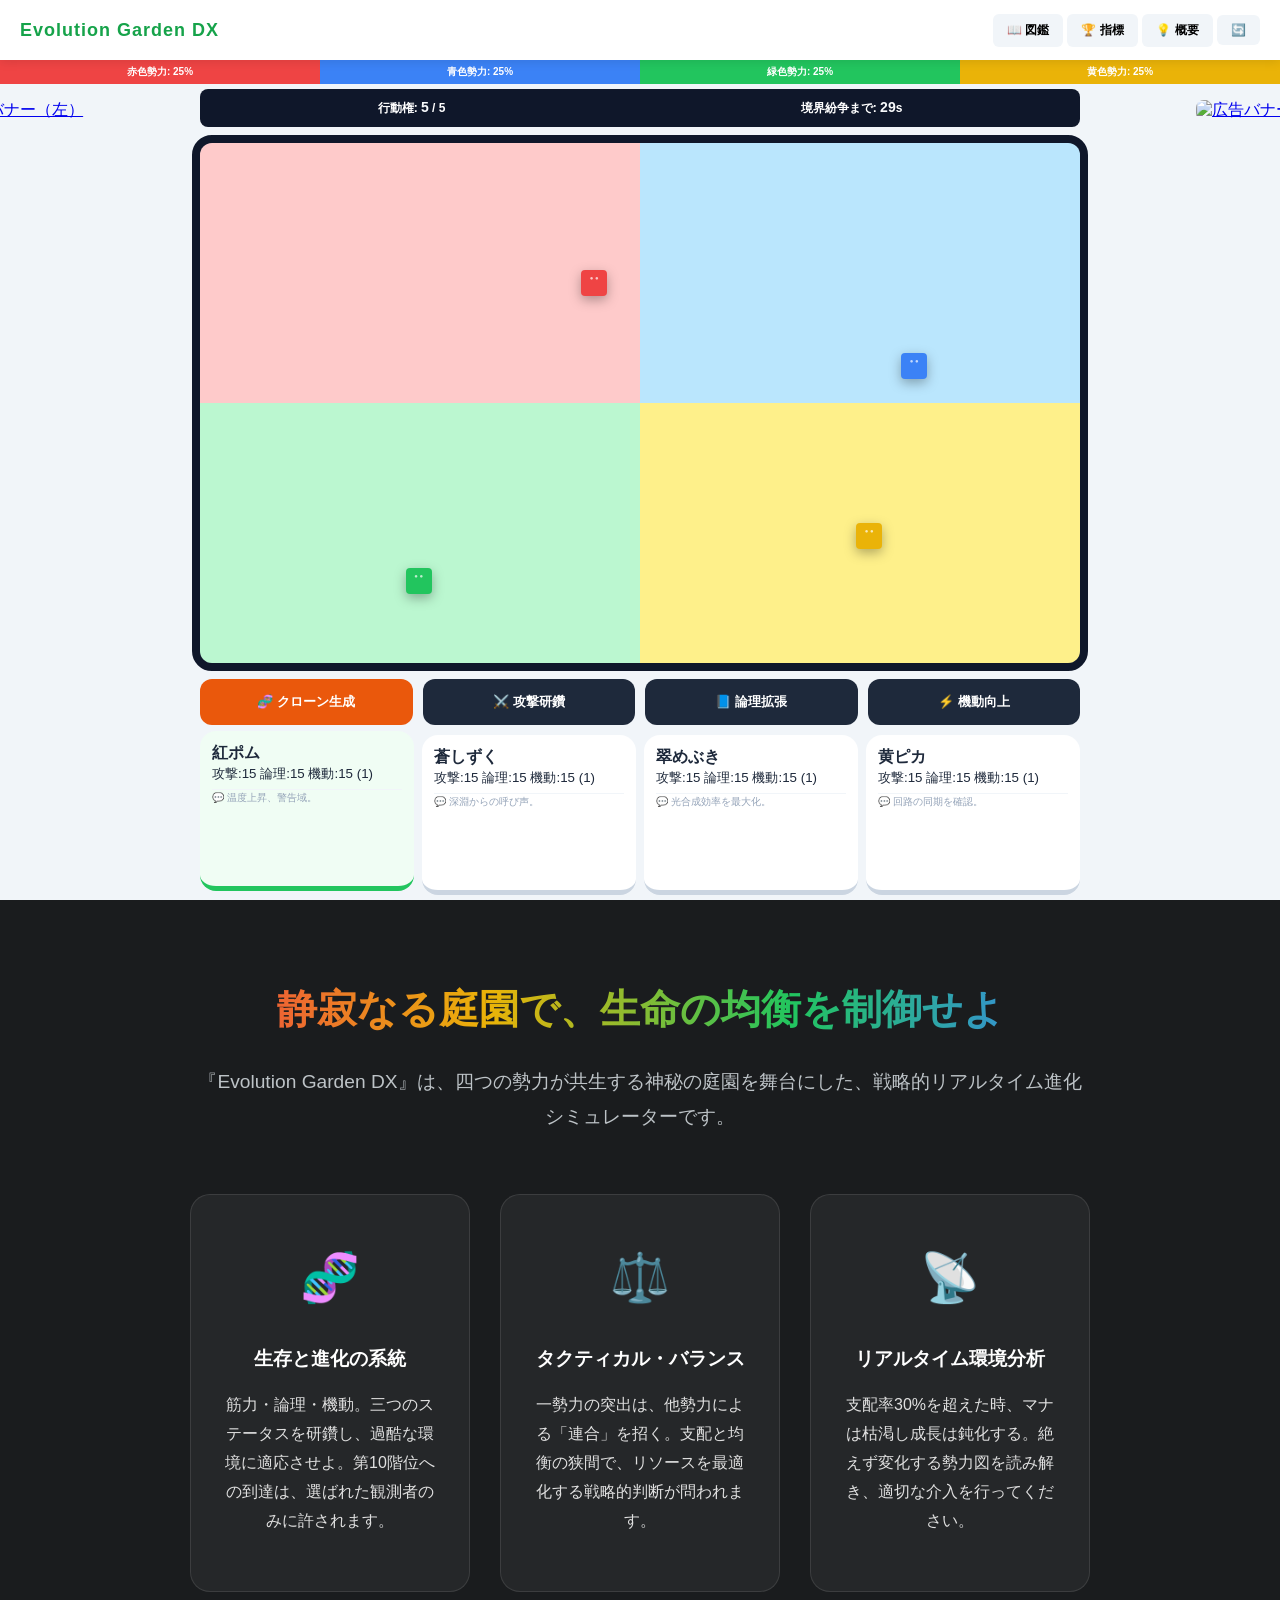
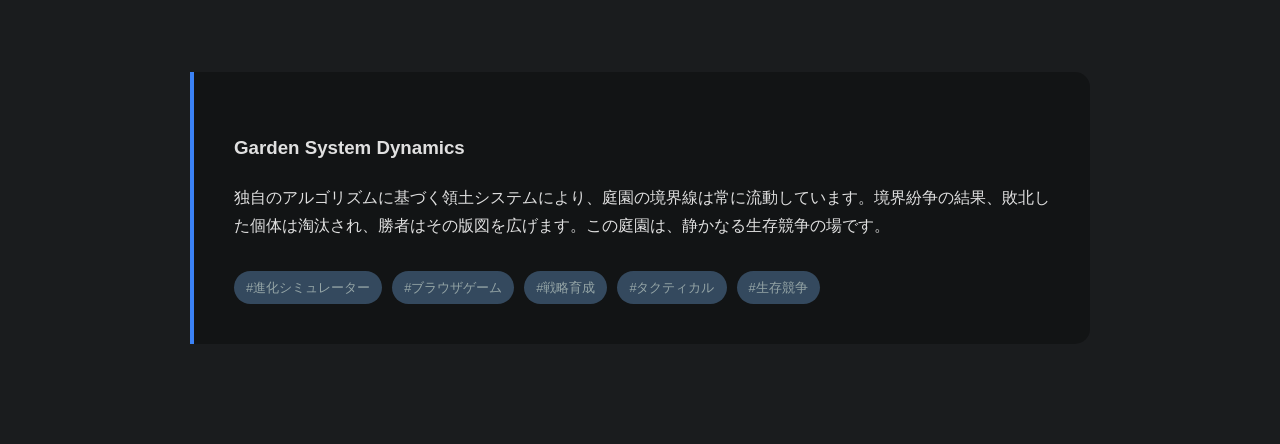
==== index.html @ 0a8a5a17 "100-500" ====
<!DOCTYPE html>
<html lang="ja">
<head>
    <meta charset="UTF-8">
    <meta name="viewport" content="width=device-width, initial-scale=1.0, maximum-scale=1.0, user-scalable=no">
    
    <title>増殖の庭 Evolution Garden DX | 戦略的生物進化シミュレーション</title>
    <meta name="description" content="四つの血統が支配権を争う、戦略的生物進化シミュレーター。筋力・演算・機動を研鑽し、過酷な生存競争を勝ち抜き、第10階位の進化を目指せ。">
    <meta name="keywords" content="増殖の庭,進化シミュレーション,戦略ゲーム,ブラウザゲーム,PWA,放置ゲーム,生物育成">
    <link rel="manifest" href="manifest.json">
    <meta name="theme-color" content="#2dd4bf">

    <link rel="icon" href="favicon.png" type="image/png">
    <meta property="og:title" content="増殖の庭 Evolution Garden DX | 戦略的生物進化シミュレーション">
    <meta property="og:description" content="四つの血統が支配権を争う、戦略的生物進化シミュレーター。筋力・演算・機動を研鑽し、過酷な生存競争を勝ち抜き、第10階位の進化を目指せ。">
    <meta property="og:image" content="https://calro999.github.io/monster-garden/ogp.jpg">
    <meta property="og:type" content="website">
    <meta name="twitter:card" content="summary_large_image">

     <script type="application/ld+json">
    {
      "@context": "https://schema.org",
      "@type": "SoftwareApplication",
      "name": "増殖の庭 Evolution Garden DX",
      "operatingSystem": "Web Browser",
      "applicationCategory": "GameApplication",
      "offers": { "@type": "Offer", "price": "0", "priceCurrency": "JPY" }
    }
    </script>

    <link rel="stylesheet" href="style.css">
    <link rel="stylesheet" href="info.css">
    <script src="ads-config.js"></script>

    <style>
        /* 根幹設定 */
        html, body {
            height: auto !important;
            overflow-y: auto !important;
            overflow-x: hidden !important;
            display: block !important;
            margin: 0; padding: 0;
            background-color: #1a1c1e;
        }

        /* バナー配置の修正（高さを250pxに引き上げ） */
        .side-ad {
            position: fixed;
            top: 100px; /* 前回の300pxから引き上げ */
            height: 500px;        /* ★2. 高さ：ここを指定すると「長すぎる」のを防げます */
            display: none;
            z-index: 9999;
            overflow: hidden;     /* はみ出し防止 */
        }

        @media (min-width: 1280px) {
            .side-ad { display: block; }
            /* 余白の中央に配置する計算式 */
            #ad-side-left { 
                left: calc((50% - 600px) / 2 - 80px); 
            }
            #ad-side-right { 
                right: calc((50% - 600px) / 2 - 80px); 
            }
        }

        .game-screen-wrapper {
            width: 100%;
            height: 100vh;
            height: 100dvh;
            display: flex;
            flex-direction: column;
            overflow: hidden;
            background: #f1f5f9;
        }

        .territory-stats {
            display: flex;
            width: 100%;
            height: 24px;
            background: #0f172a;
            font-size: 10px;
            font-weight: bold;
            line-height: 24px;
            color: #fff;
            overflow: hidden;
            flex-shrink: 0;
        }
        .stat-bar { 
            height: 100%; 
            transition: width 1.5s ease; 
            text-align: center;
            white-space: nowrap;
        }
        .stat-bar.red { background: #ef4444; }
        .stat-bar.blue { background: #3b82f6; }
        .stat-bar.green { background: #22c55e; }
        .stat-bar.yellow { background: #eab308; }

        .game-container {
            flex: 1;
            display: flex;
            flex-direction: column;
            padding: 5px 10px;
            min-height: 0;
            max-width: 900px;
            margin: 0 auto;
            width: 100%;
        }

        .status-header {
            width: 100% !important;
            flex-shrink: 0 !important;
            display: flex !important;
            justify-content: space-around;
            padding: 10px 0;
            margin-bottom: 8px;
            background: #0f172a;
            color: #fff;
            border-radius: 8px;
        }

        #garden-frame {
            flex: 1 !important;
            min-height: 0 !important;
            margin-bottom: 8px !important;
            position: relative;
            background: #334155;
            border: 8px solid #0f172a;
            border-radius: 20px;
            overflow: hidden;
        }

        .game-intro-section {
            padding-top: 40px !important;
            background: #1a1c1e;
        }
    </style>
</head>
<body>

    <div id="ad-side-left" class="side-ad"></div>
    <div id="ad-side-right" class="side-ad"></div>

    <div class="game-screen-wrapper">
        <nav class="navbar">
            <div class="nav-left"><h1 class="logo">Evolution Garden DX</h1></div>
            <div class="nav-right">
                <button class="nav-btn" onclick="openDex()">📖 図鑑</button>
                <button class="nav-btn" onclick="openMissions()">🏆 指標</button>
                <button class="nav-btn btn-hint" onclick="showHint()">💡 概要</button>
                <button class="nav-btn btn-reset" onclick="restartGame()">🔄</button>
            </div>
        </nav>

        <div class="territory-stats">
            <div id="bar-red" class="stat-bar red" style="width: 25%;">赤: 25%</div>
            <div id="bar-blue" class="stat-bar blue" style="width: 25%;">青: 25%</div>
            <div id="bar-green" class="stat-bar green" style="width: 25%;">緑: 25%</div>
            <div id="bar-yellow" class="stat-bar yellow" style="width: 25%;">黄: 25%</div>
        </div>

        <main class="game-container">
            <div class="status-header">
                <div>行動権: <span id="act-count">5</span> / 5</div>
                <div>境界紛争まで: <span id="next-war">30</span>s</div>
            </div>

            <div id="garden-frame">
                <div id="z-red" class="zone red"></div>
                <div id="z-blue" class="zone blue"></div>
                <div id="z-green" class="zone green"></div>
                <div id="z-yellow" class="zone yellow"></div>
                <div id="war-overlay" class="war-overlay">境界紛争勃発</div>
                <div id="monster-layer"></div>
            </div>

            <div class="action-bar">
                <button class="action-btn feed" onclick="feed()">🧬 クローン生成</button>
                <button class="action-btn" onclick="boost('atk')">⚔️ 攻撃研鑽</button>
                <button class="action-btn" onclick="boost('int')">📘 論理拡張</button>
                <button class="action-btn" onclick="boost('agi')">⚡ 機動向上</button>
            </div>

            <div id="panels"></div>
        </main>
    </div>

    <section class="game-intro-section">
        <div class="intro-content">
            <h2 class="intro-title">静寂なる庭園で、生命の均衡を制御せよ</h2>
            <p class="intro-lead">『Evolution Garden DX』は、四つの勢力が共生する神秘の庭園を舞台にした、戦略的リアルタイム進化シミュレーターです。</p>

            <div class="feature-grid">
                <div class="feature-card">
                    <span class="feature-icon">🧬</span>
                    <h3>生存と進化の系統</h3>
                    <p>筋力・論理・機動。三つのステータスを研鑽し、過酷な環境に適応させよ。第10階位への到達は、選ばれた観測者のみに許されます。</p>
                </div>
                <div class="feature-card">
                    <span class="feature-icon">⚖️</span>
                    <h3>タクティカル・バランス</h3>
                    <p>一勢力の突出は、他勢力による「連合」を招く。支配と均衡の狭間で、リソースを最適化する戦略的判断が問われます。</p>
                </div>
                <div class="feature-card">
                    <span class="feature-icon">📡</span>
                    <h3>リアルタイム環境分析</h3>
                    <p>支配率30%を超えた時、マナは枯渇し成長は鈍化する。絶えず変化する勢力図を読み解き、適切な介入を行ってください。</p>
                </div>
            </div>

            <div class="detailed-info">
                <h3>Garden System Dynamics</h3>
                <p>独自のアルゴリズムに基づく領土システムにより、庭園の境界線は常に流動しています。境界紛争の結果、敗北した個体は淘汰され、勝者はその版図を広げます。この庭園は、静かなる生存競争の場です。</p>
                <div class="seo-keywords">
                    <span>#進化シミュレーター</span> <span>#ブラウザゲーム</span> <span>#戦略育成</span> <span>#タクティカル</span> <span>#生存競争</span>
                </div>
            </div>
        </div>
    </section>

    <div id="dex-modal" class="modal" onclick="closeDex()">
        <div class="modal-content" onclick="event.stopPropagation()">
            <span class="close-btn" onclick="closeDex()">&times;</span>
            <h2 class="modal-title">生命進化系統図</h2>
            <div class="table-wrapper"><table class="dex-table"><tbody id="dex-body"></tbody></table></div>
        </div>
    </div>

    <div id="missions-modal" class="modal" onclick="closeMissions()">
        <div class="modal-content" onclick="event.stopPropagation()">
            <span class="close-btn" onclick="closeMissions()">&times;</span>
            <h2 class="modal-title">現行の観測指標</h2>
            <ul id="missions-list"></ul>
        </div>
    </div>

    <script src="script.js"></script>
</body>
</html>
---- style.css ----
:root { --bg: #f1f5f9; }
body { margin: 0; padding: 0; font-family: "Helvetica Neue", Arial, sans-serif; background: var(--bg); height: 100vh; overflow: hidden; display: flex; flex-direction: column; color: #1e293b; }

.navbar { height: 60px; background: #fff; display: flex; justify-content: space-between; align-items: center; padding: 0 20px; box-shadow: 0 2px 10px rgba(0,0,0,0.1); z-index: 100; }
.logo { color: #16a34a; font-size: 18px; font-weight: bold; letter-spacing: 1px; }
.nav-btn { padding: 8px 14px; border: none; border-radius: 6px; background: #f1f5f9; cursor: pointer; font-size: 12px; font-weight: bold; transition: 0.2s; }
.nav-btn:hover { background: #e2e8f0; }

.status-header { display: flex; justify-content: space-around; width: 100%; padding: 10px; background: #0f172a; color: #94a3b8; font-size: 12px; font-weight: bold; }
#act-count, #next-war { color: #f8fafc; font-size: 14px; }

.game-container { flex: 1; display: flex; flex-direction: column; align-items: center; padding: 10px; box-sizing: border-box; }

#garden-frame { 
    width: 100%; max-width: 900px; flex: 1; background: #334155; border: 10px solid #0f172a; border-radius: 24px; position: relative; overflow: hidden; margin-bottom: 12px;
}
.zone { position: absolute; transition: 1.5s cubic-bezier(0.4, 0, 0.2, 1); }
.zone.red { background: #fecaca; } .zone.blue { background: #bae6fd; } .zone.green { background: #bbf7d0; } .zone.yellow { background: #fef08a; }

.monster { position: absolute; width: 26px; height: 26px; background: currentColor; display: flex; justify-content: center; align-items: center; transition: left 2.1s ease-in-out, top 2.1s ease-in-out; filter: drop-shadow(0 4px 6px rgba(0,0,0,0.3)); pointer-events: auto; }
.monster::after { content: "● ●"; font-size: 6px; color: rgba(255,255,255,0.7); position: absolute; top: 5px; }

/* 形状定義 */
.shape-0 { border-radius: 4px; } .shape-1 { border-radius: 50% 50% 0 0; } .shape-2 { clip-path: polygon(50% 0%, 100% 100%, 0% 100%); }
.shape-3 { transform: rotate(45deg); } .shape-4 { border-radius: 50%; } .shape-5 { border: 2px solid white; box-sizing: border-box; }
.shape-6 { border-radius: 10% 40%; } .shape-7 { clip-path: polygon(50% 0, 100% 50%, 50% 100%, 0 50%); } 
.shape-8 { box-shadow: 0 0 15px white; scale: 1.2; } .shape-9 { border-radius: 50%; animation: pulse 1s infinite alternate; box-shadow: 0 0 20px currentColor; }
@keyframes pulse { from { opacity: 0.7; transform: scale(1.1); } to { opacity: 1; transform: scale(1.3); } }

.action-bar { display: flex; gap: 10px; margin-bottom: 10px; width: 100%; max-width: 900px; }
.action-btn { flex: 1; padding: 14px; border: none; border-radius: 12px; background: #1e293b; color: white; font-weight: bold; cursor: pointer; font-size: 13px; transition: 0.2s; }
.action-btn.feed { background: #ea580c; }
.action-btn:active { transform: scale(0.95); }

#panels { width: 100%; max-width: 900px; height: 160px; display: grid; grid-template-columns: repeat(4, 1fr); gap: 8px; }
.panel { background: white; border-radius: 16px; padding: 12px; border-bottom: 5px solid #cbd5e1; cursor: pointer; transition: 0.3s; overflow: hidden; }
.panel.selected { border-color: #22c55e; background: #f0fdf4; transform: translateY(-4px); }
.log-display { font-size: 10px; color: #64748b; margin-top: 6px; height: 85px; overflow-y: auto; border-top: 1px solid #f1f5f9; line-height: 1.5; }

.modal { display: none; position: fixed; inset: 0; background: rgba(0,0,0,0.85); z-index: 1000; justify-content: center; align-items: center; }
.modal-content { background: white; padding: 25px; border-radius: 24px; width: 90%; max-width: 700px; max-height: 85vh; overflow-y: auto; }
.war-overlay { position: absolute; inset: 0; background: rgba(220, 38, 38, 0.4); display: flex; justify-content: center; align-items: center; color: white; font-size: 40px; font-weight: 900; opacity: 0; z-index: 100; pointer-events: none; transition: 0.5s; letter-spacing: 4px; }
.war-overlay.active { opacity: 1; }
.buff-notice { position: fixed; top: 80px; left: 50%; transform: translateX(-50%); background: #22c55e; color: white; padding: 12px 24px; border-radius: 40px; font-weight: bold; box-shadow: 0 4px 15px rgba(0,0,0,0.2); display: none; z-index: 2000; }

.dex-table { width: 100%; border-collapse: collapse; }
.dex-table td { padding: 15px; border-bottom: 1px solid #eee; }
.censored { color: #ccc; }
---- info.css ----
/* 紹介セクション用スタイル */
.game-intro-section {
    background: linear-gradient(180deg, #1a1c1e 0%, #2c3e50 100%);
    color: #e0e0e0;
    padding: 100px 20px;
    font-family: 'Helvetica Neue', Arial, sans-serif;
    line-height: 1.8;
}

.intro-content {
    max-width: 900px;
    margin: 0 auto;
    text-align: center;
}

.intro-title {
    font-size: 2.5rem;
    background: linear-gradient(to right, #ef4444, #eab308, #22c55e, #3b82f6);
    -webkit-background-clip: text;
    -webkit-text-fill-color: transparent;
    margin-bottom: 20px;
    font-weight: 800;
}

.intro-lead {
    font-size: 1.2rem;
    color: #bdc3c7;
    margin-bottom: 60px;
}

.feature-grid {
    display: grid;
    grid-template-columns: repeat(auto-fit, minmax(250px, 1fr));
    gap: 30px;
    margin-bottom: 80px;
}

.feature-card {
    background: rgba(255, 255, 255, 0.05);
    padding: 40px 30px;
    border-radius: 20px;
    border: 1px solid rgba(255, 255, 255, 0.1);
    transition: transform 0.3s ease;
}

.feature-card:hover {
    transform: translateY(-10px);
    border-color: rgba(255, 255, 255, 0.3);
}

.feature-icon {
    font-size: 3rem;
    display: block;
    margin-bottom: 20px;
}

.feature-card h3 {
    color: #fff;
    margin-bottom: 15px;
}

.detailed-info {
    text-align: left;
    background: rgba(0, 0, 0, 0.3);
    padding: 40px;
    border-left: 4px solid #3b82f6;
    border-radius: 0 15px 15px 0;
}

.seo-keywords {
    margin-top: 30px;
    display: flex;
    flex-wrap: wrap;
    gap: 10px;
}

.seo-keywords span {
    font-size: 0.8rem;
    background: #34495e;
    padding: 5px 12px;
    border-radius: 20px;
    color: #95a5a6;
}

/* スクロールを許可するための修正 */
body {
    overflow-y: auto !important; /* ゲーム画面でhiddenにしていた場合は解除 */
}
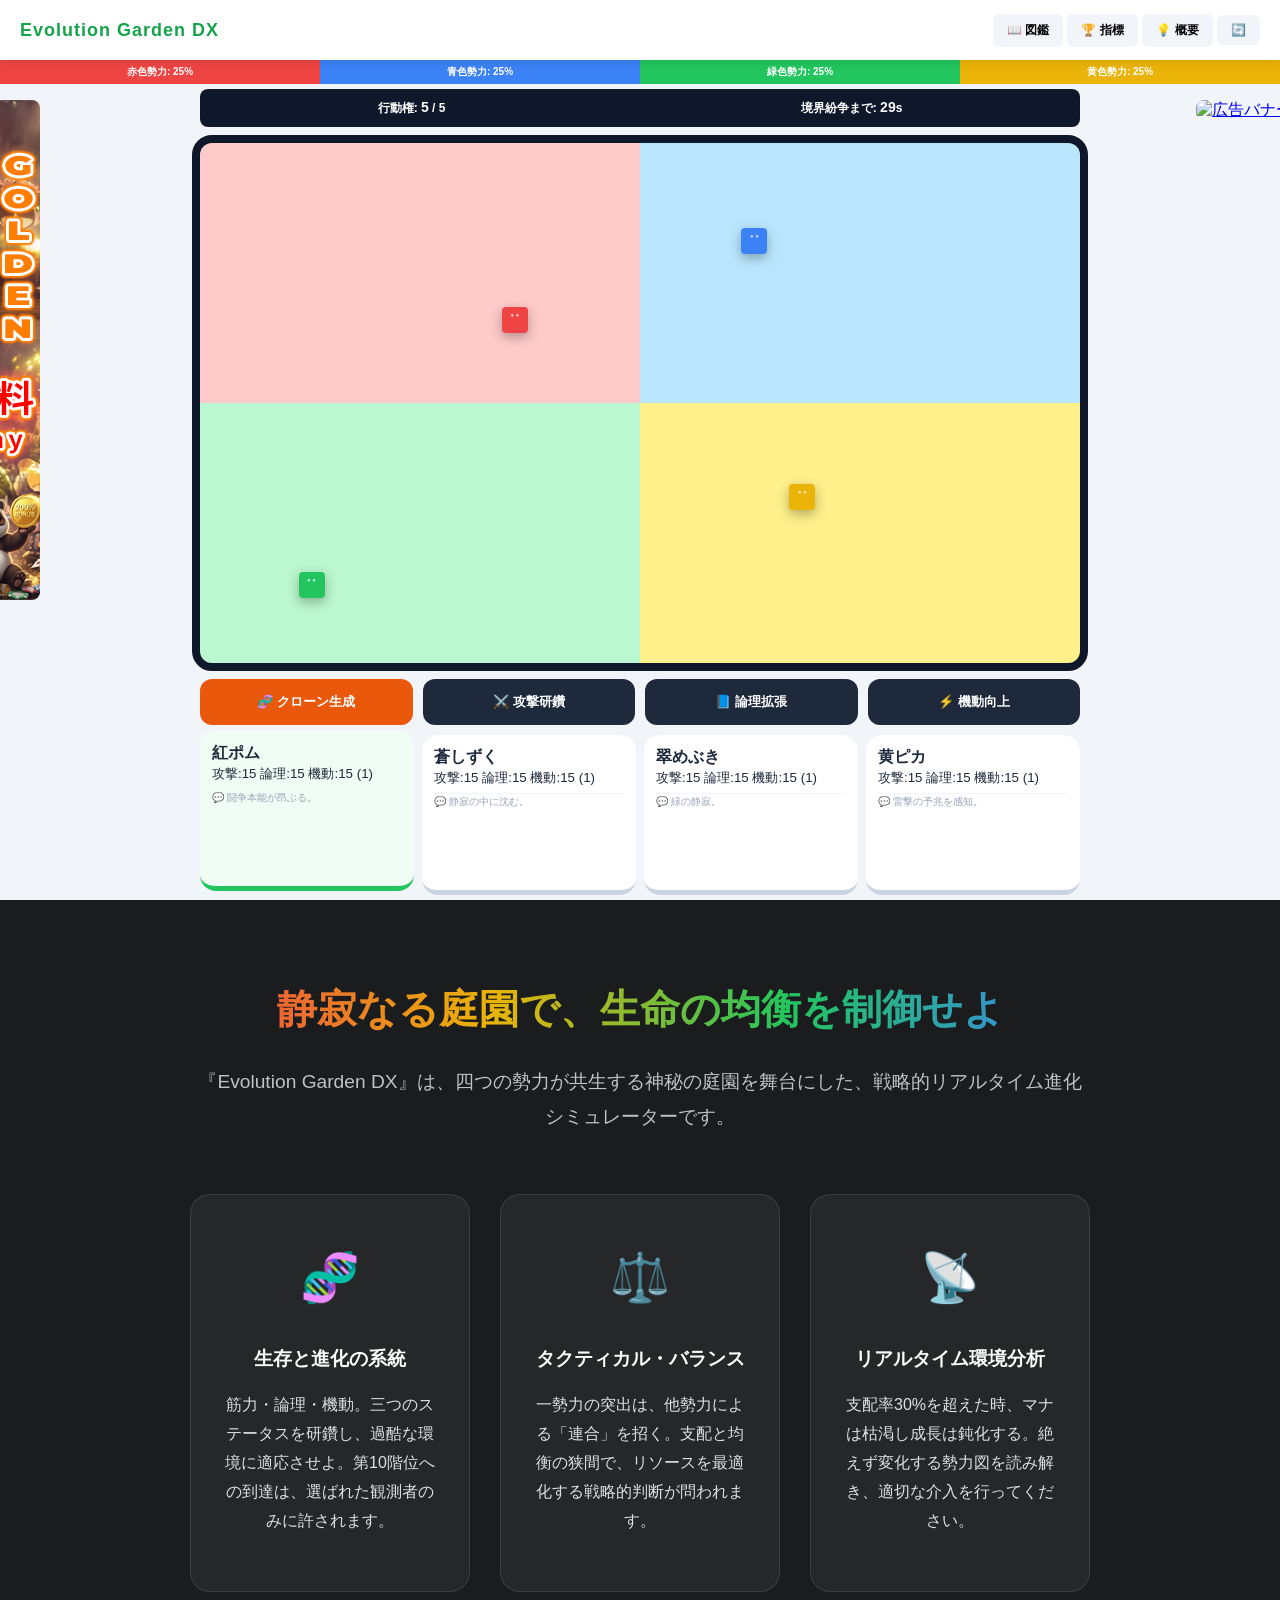
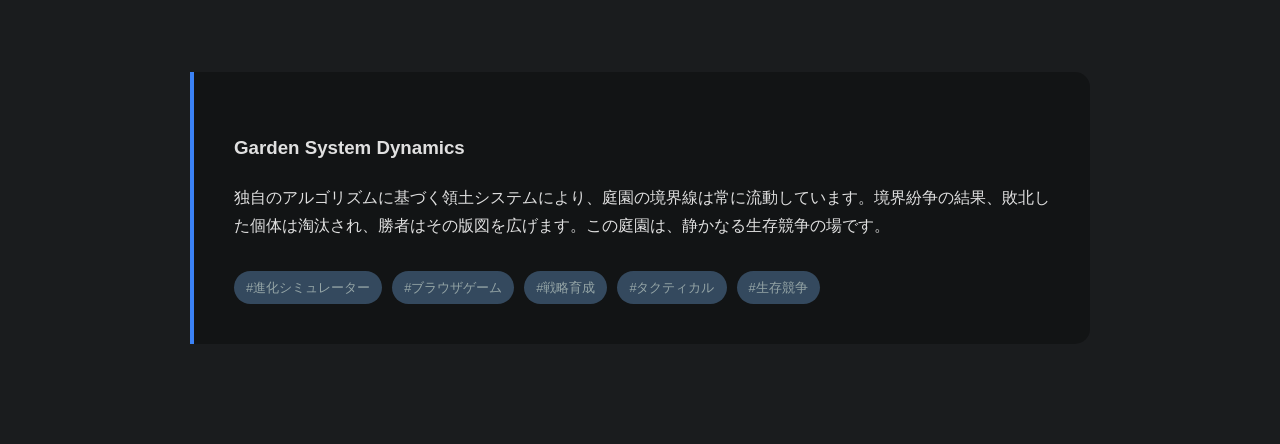
==== commit 0cc1e86b: "長さ600" ====
--- a/index.html
+++ b/index.html
@@ -47,7 +47,7 @@
         .side-ad {
             position: fixed;
             top: 100px; /* 前回の300pxから引き上げ */
-            height: 500px;        /* ★2. 高さ：ここを指定すると「長すぎる」のを防げます */
+            height: 600px;        /* ★2. 高さ：ここを指定すると「長すぎる」のを防げます */
             display: none;
             z-index: 9999;
             overflow: hidden;     /* はみ出し防止 */
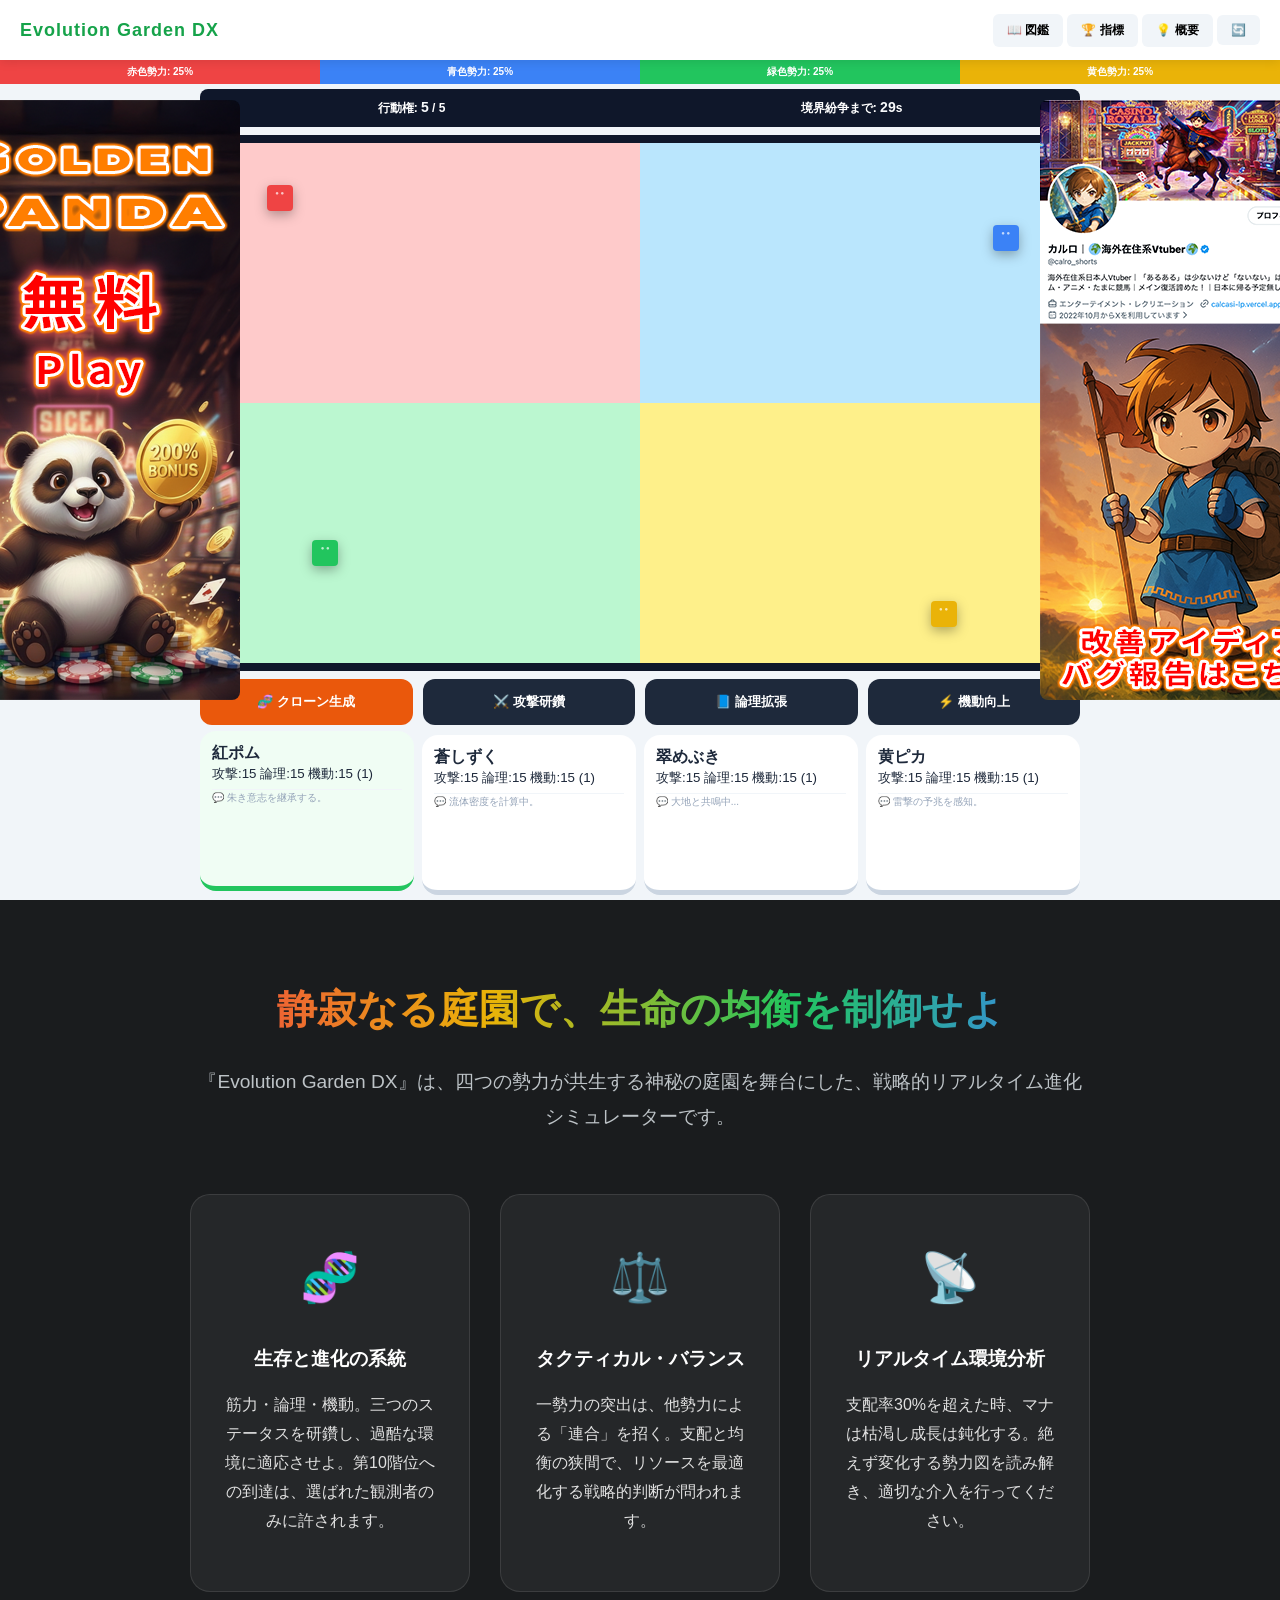
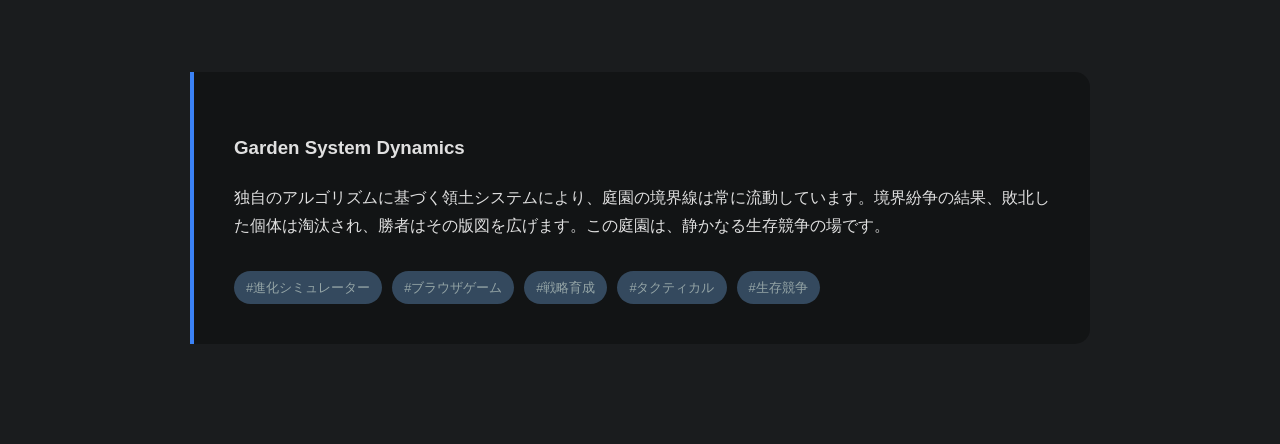
==== commit 0756495e: "アドセンス" ====
--- a/index.html
+++ b/index.html
@@ -17,6 +17,9 @@
     <meta property="og:type" content="website">
     <meta name="twitter:card" content="summary_large_image">
 
+    <script async src="https://pagead2.googlesyndication.com/pagead/js/adsbygoogle.js?client=ca-pub-1400164447922520"
+    crossorigin="anonymous"></script>
+    
      <script type="application/ld+json">
     {
       "@context": "https://schema.org",
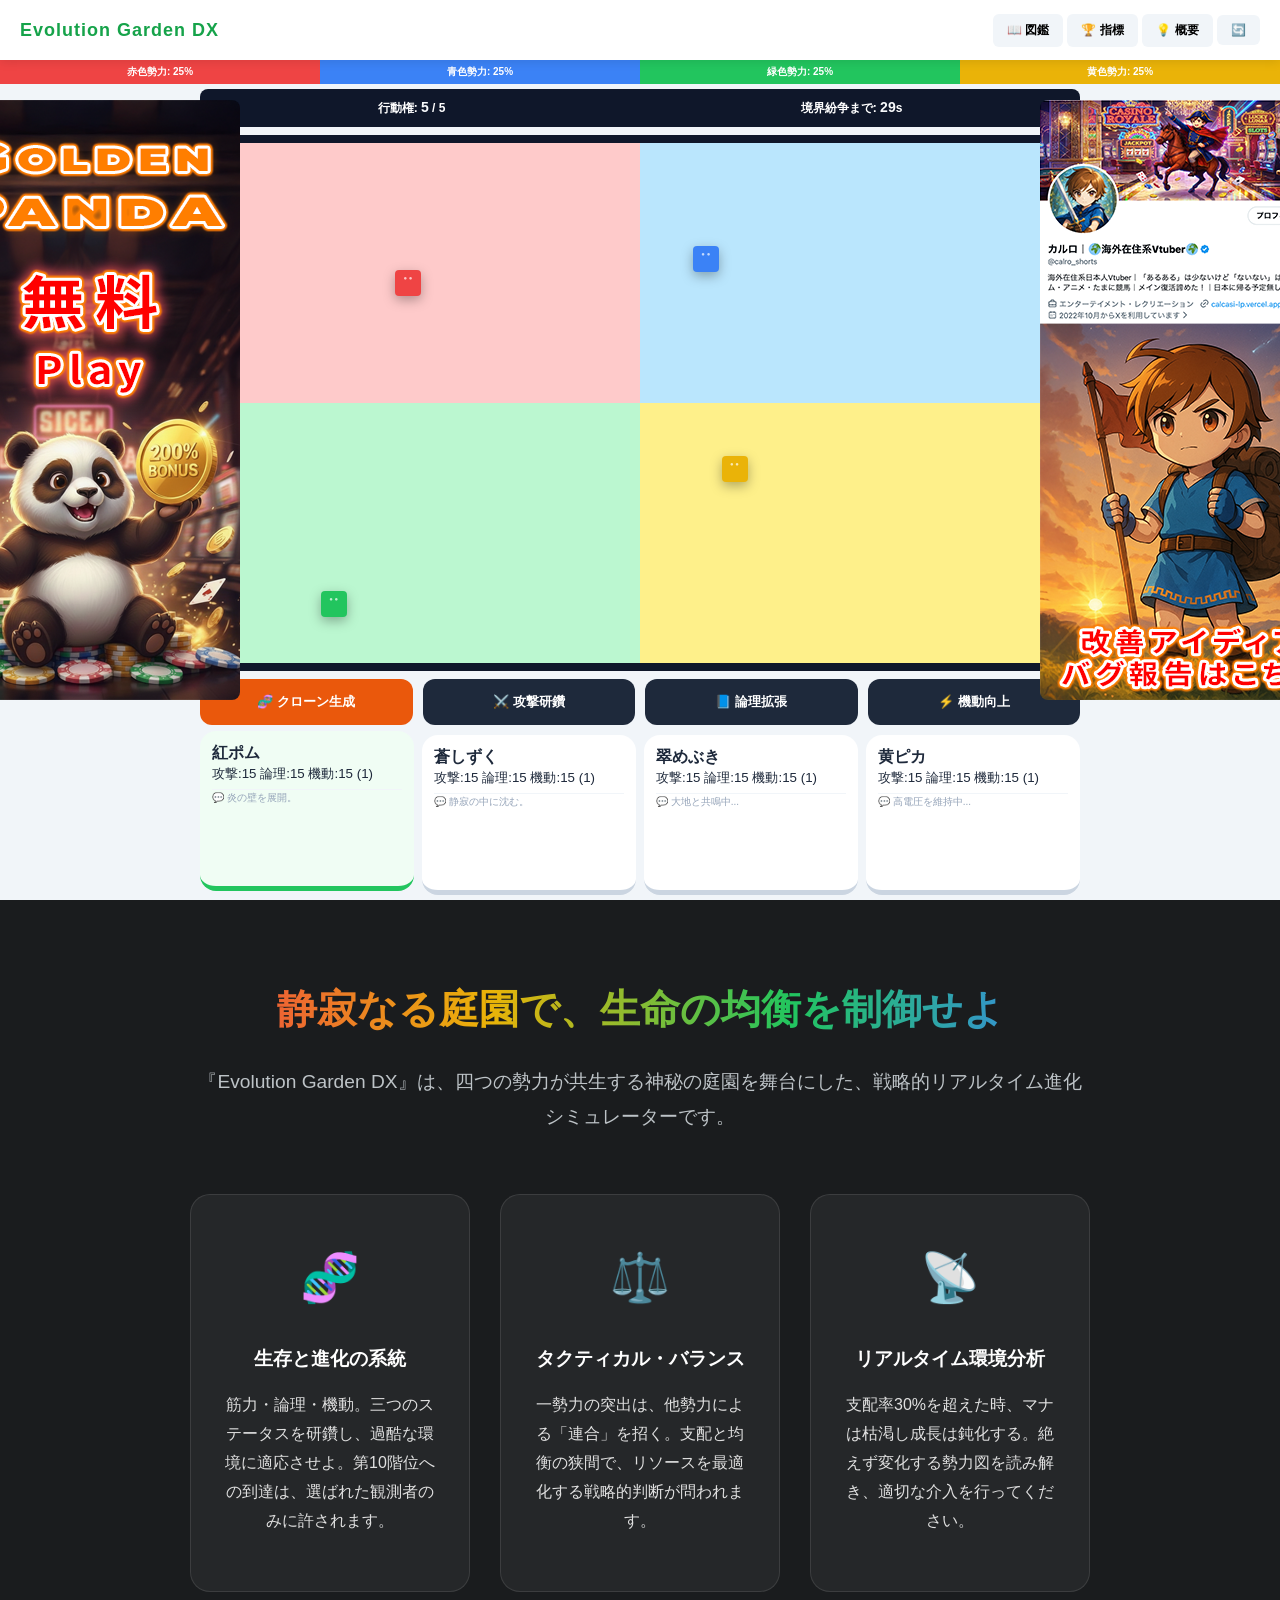
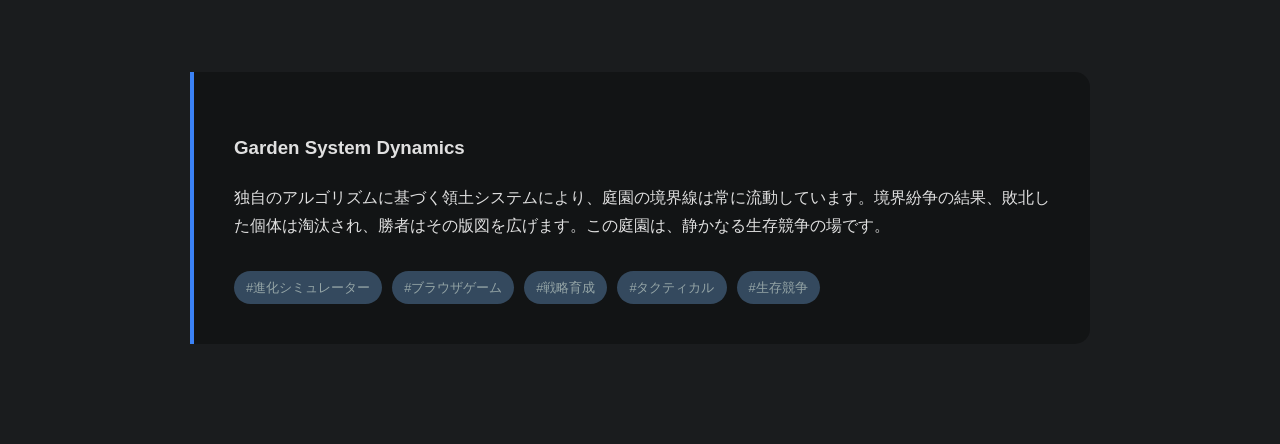
==== commit dd110bd4: "モバイル" ====
--- a/index.html
+++ b/index.html
@@ -138,6 +138,58 @@
             padding-top: 40px !important;
             background: #1a1c1e;
         }
+
+        /* モバイル専用レスポンシブ調整 */
+        @media (max-width: 768px) {
+            .navbar {
+                padding: 0 10px;
+                height: 50px;
+            }
+            .logo {
+                font-size: 14px;
+            }
+            .nav-btn {
+                padding: 6px 8px;
+                font-size: 10px;
+            }
+            .status-header {
+                font-size: 11px;
+                padding: 6px 0;
+            }
+            #act-count, #next-war {
+                font-size: 12px;
+            }
+            .action-bar {
+                display: grid;
+                grid-template-columns: 1fr 1fr;
+                gap: 6px;
+                margin-bottom: 8px;
+            }
+            .action-btn {
+                padding: 10px 5px;
+                font-size: 11px;
+                border-radius: 8px;
+            }
+            #panels {
+                grid-template-columns: 1fr 1fr;
+                height: auto;
+                max-height: 180px;
+                overflow-y: auto;
+                gap: 6px;
+                padding-bottom: 10px;
+            }
+            .panel {
+                padding: 8px;
+                min-height: 80px;
+            }
+            .log-display {
+                font-size: 9px;
+                height: 50px;
+            }
+            #garden-frame {
+                border-width: 5px;
+            }
+        }
     </style>
 </head>
 <body>
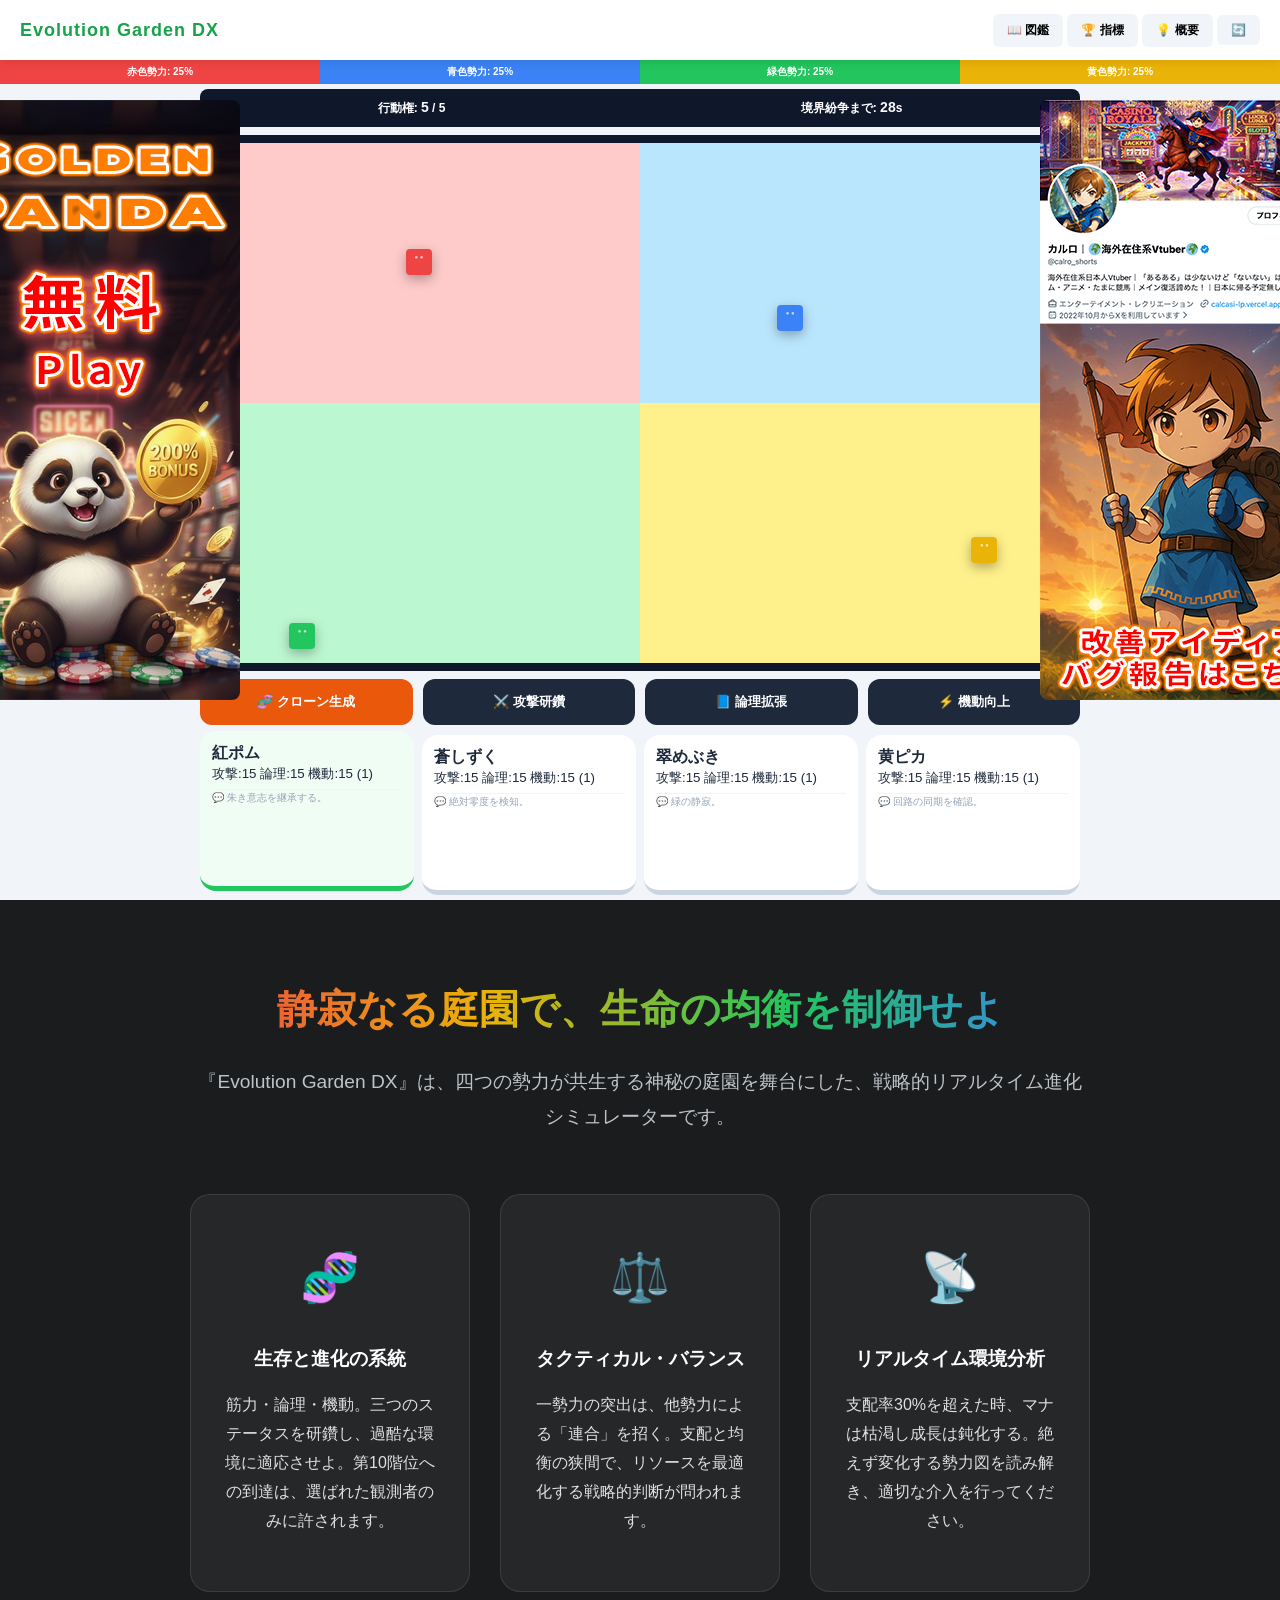
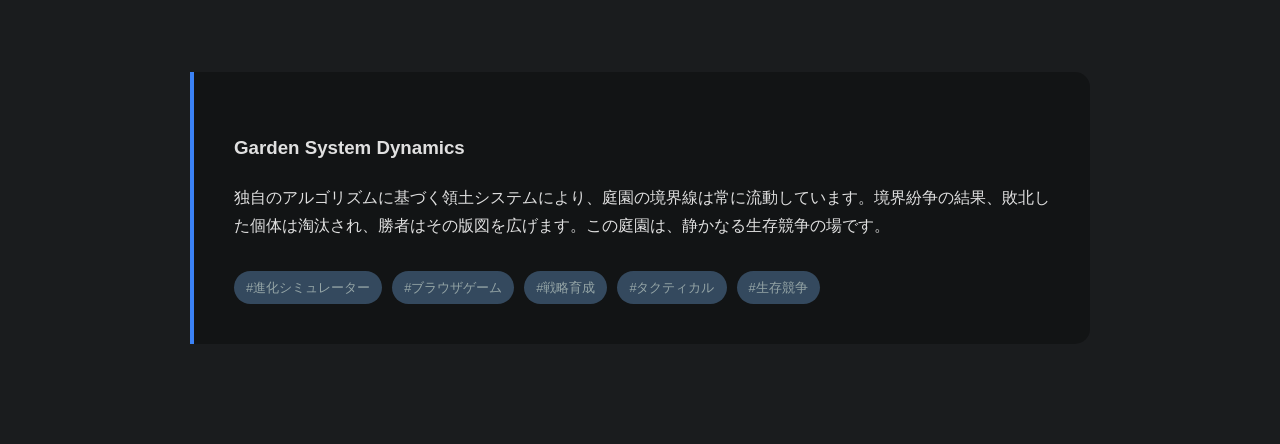
==== commit f49e7726: "アナリティクス" ====
--- a/index.html
+++ b/index.html
@@ -291,5 +291,9 @@
     </div>
 
     <script src="script.js"></script>
+<script src="script.js"></script>
+
+    <script defer src="/_vercel/insights/script.js"></script>
 </body>
+
 </html>
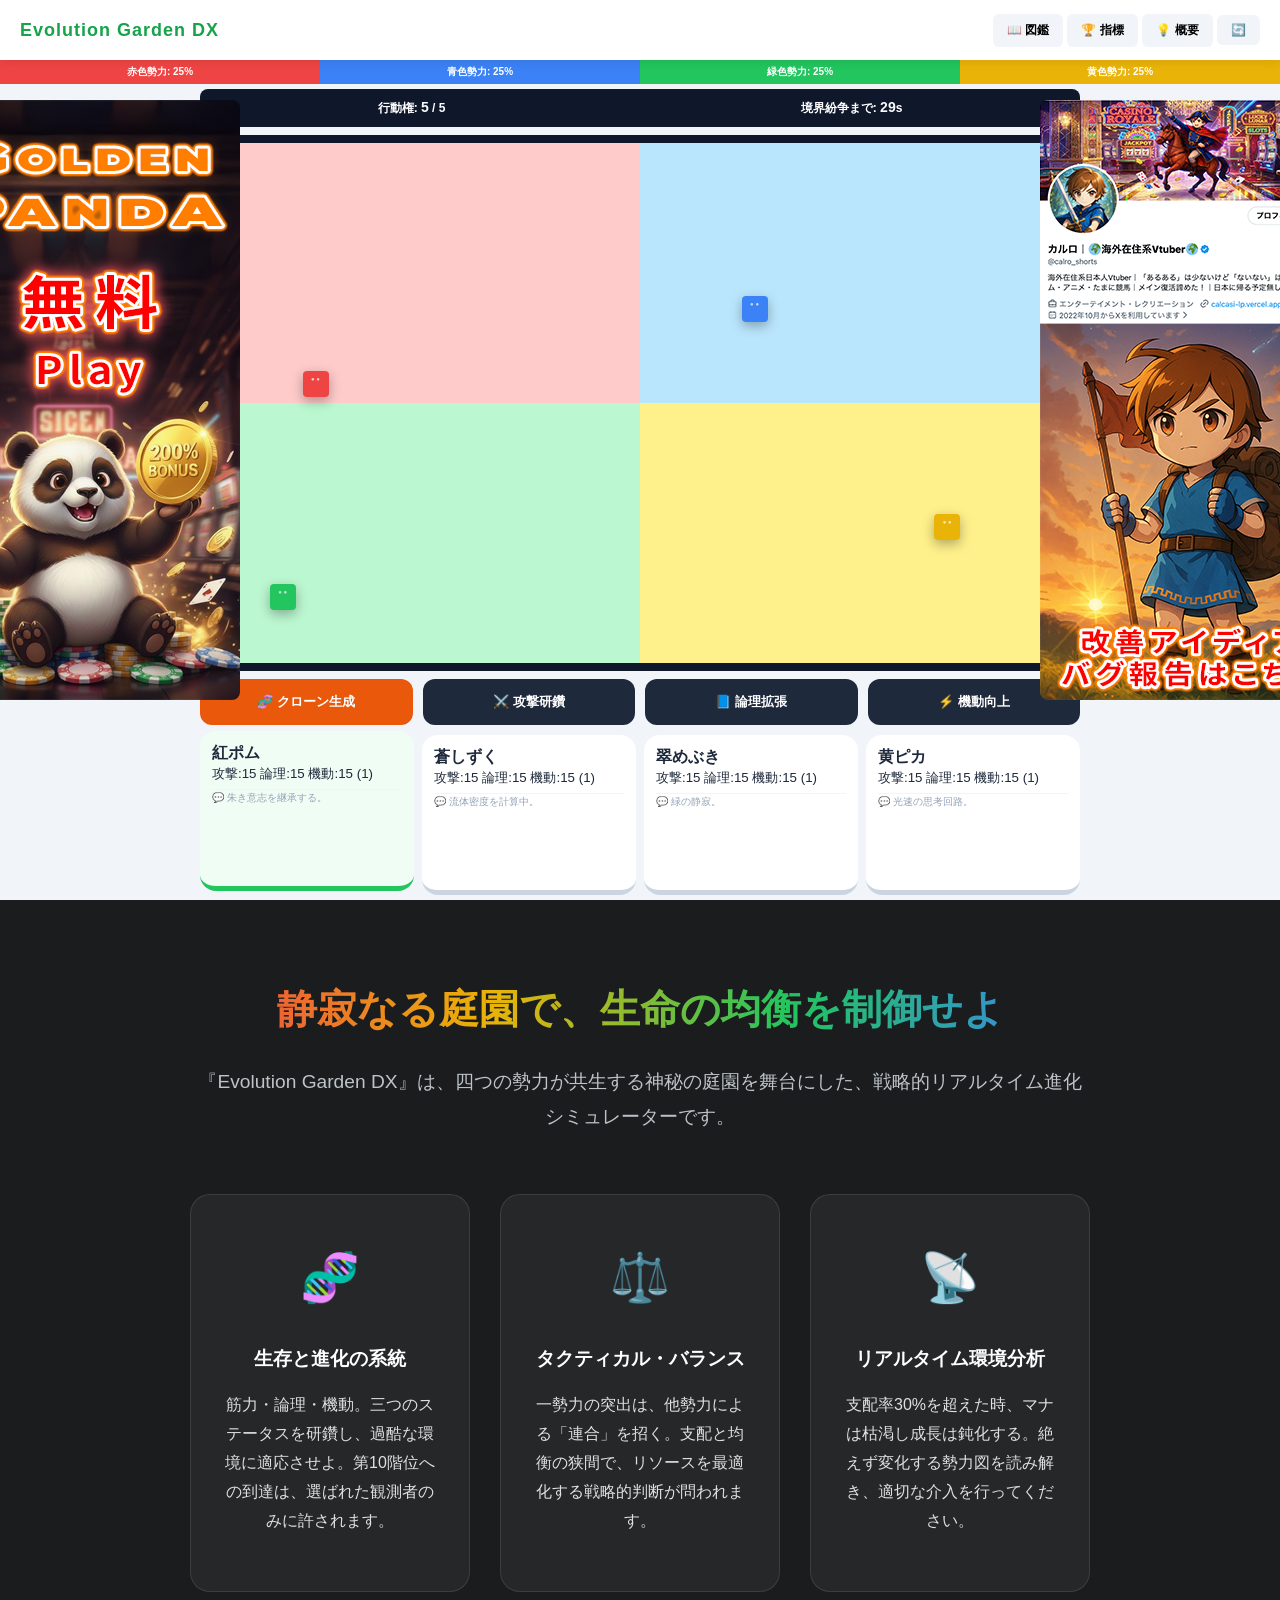
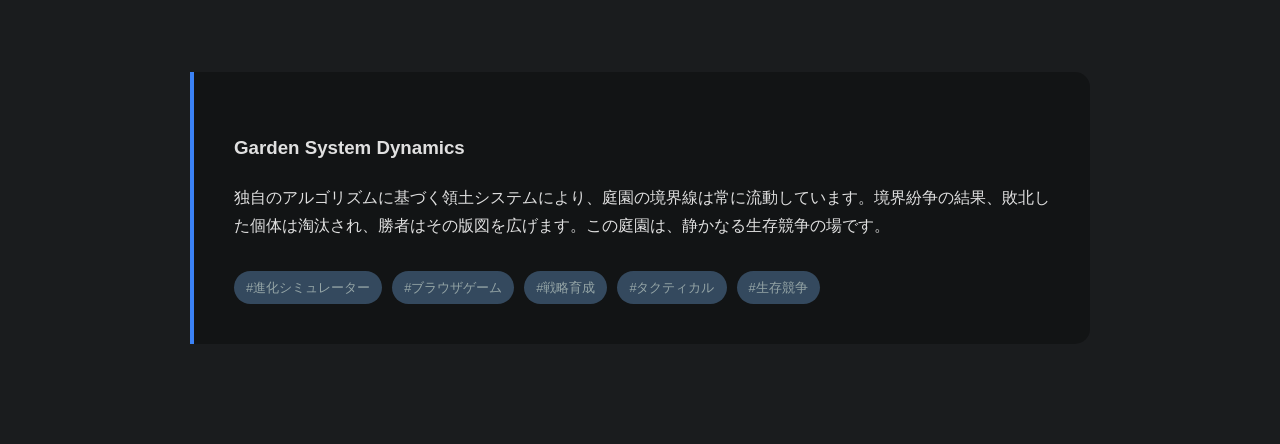
==== commit a2d85773: "Setup Vercel Web Analytics Integration Implemented Vercel Web Analytics integration for the Evolutio" ====
--- a/index.html
+++ b/index.html
@@ -19,6 +19,12 @@
 
     <script async src="https://pagead2.googlesyndication.com/pagead/js/adsbygoogle.js?client=ca-pub-1400164447922520"
     crossorigin="anonymous"></script>
+
+    <!-- Vercel Web Analytics -->
+    <script>
+      window.va = window.va || function () { (window.vaq = window.vaq || []).push(arguments); };
+    </script>
+    <script defer src="/_vercel/insights/script.js"></script>
     
      <script type="application/ld+json">
     {
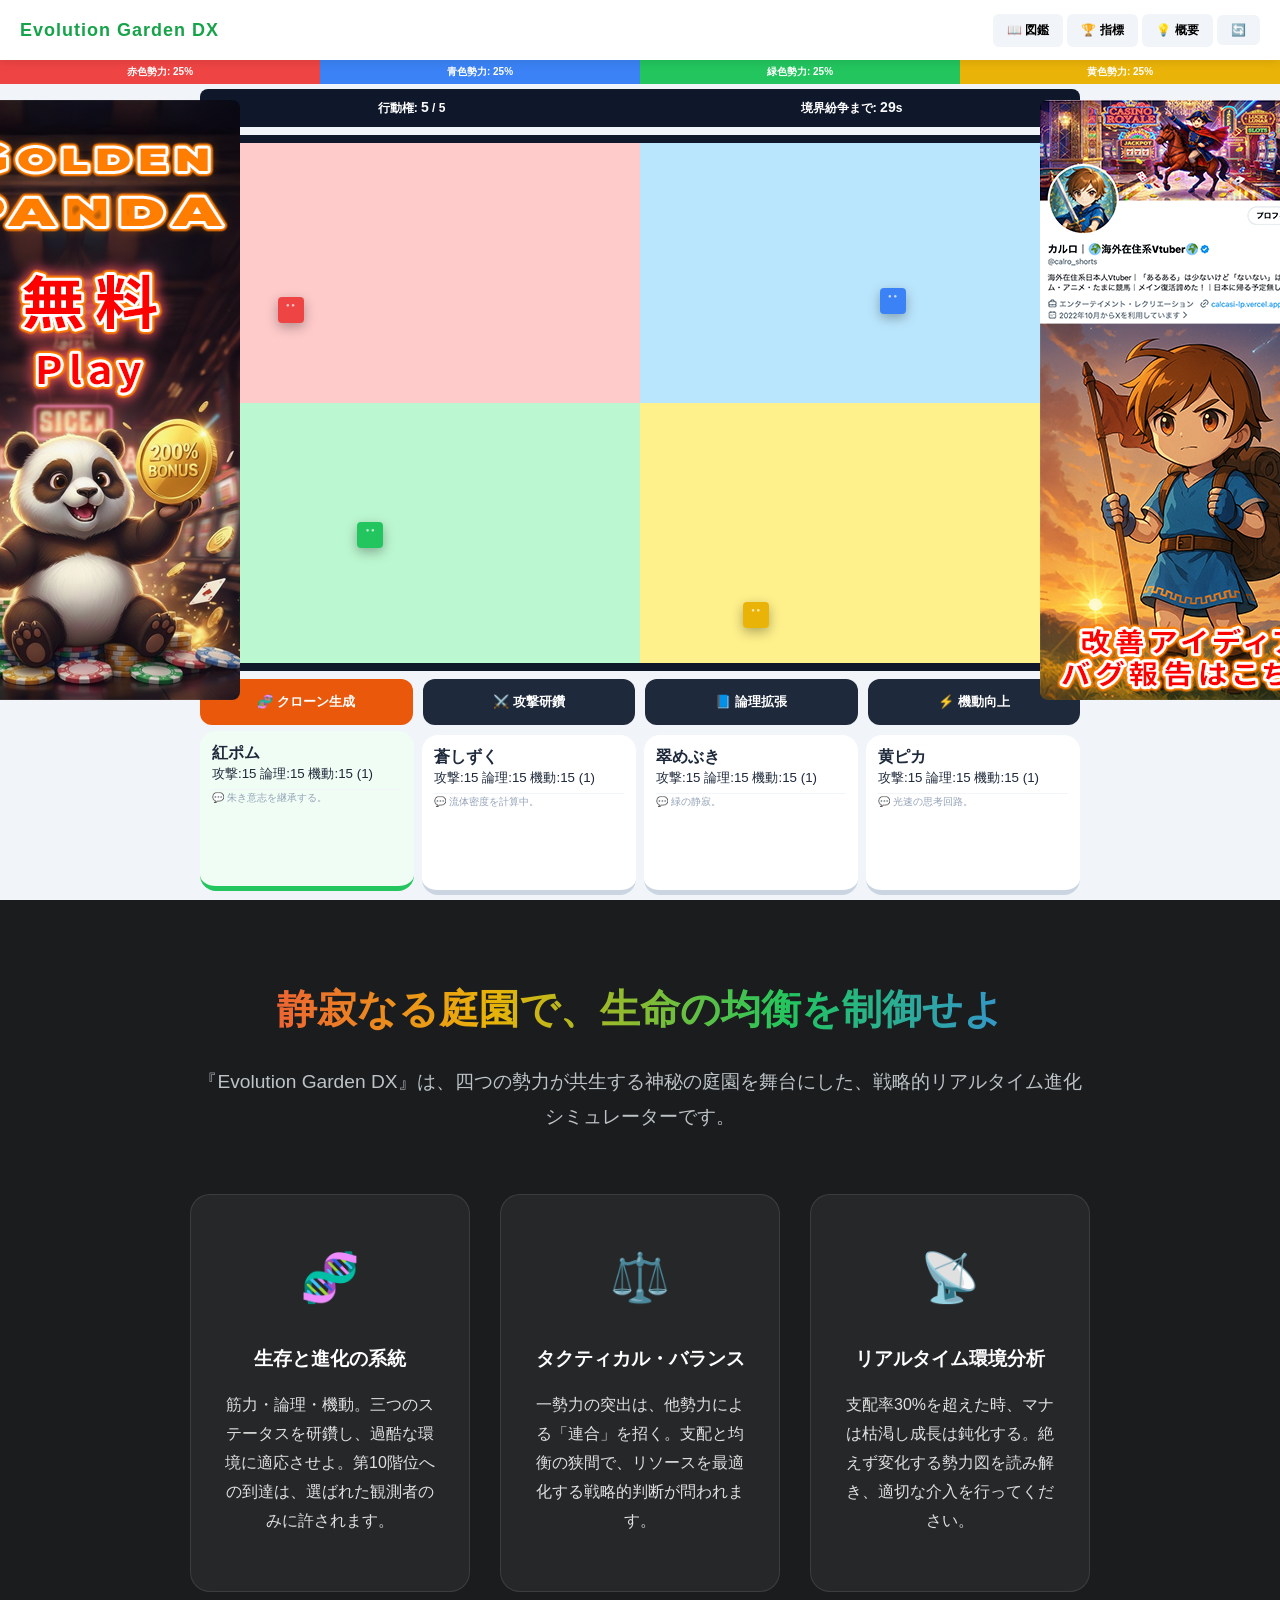
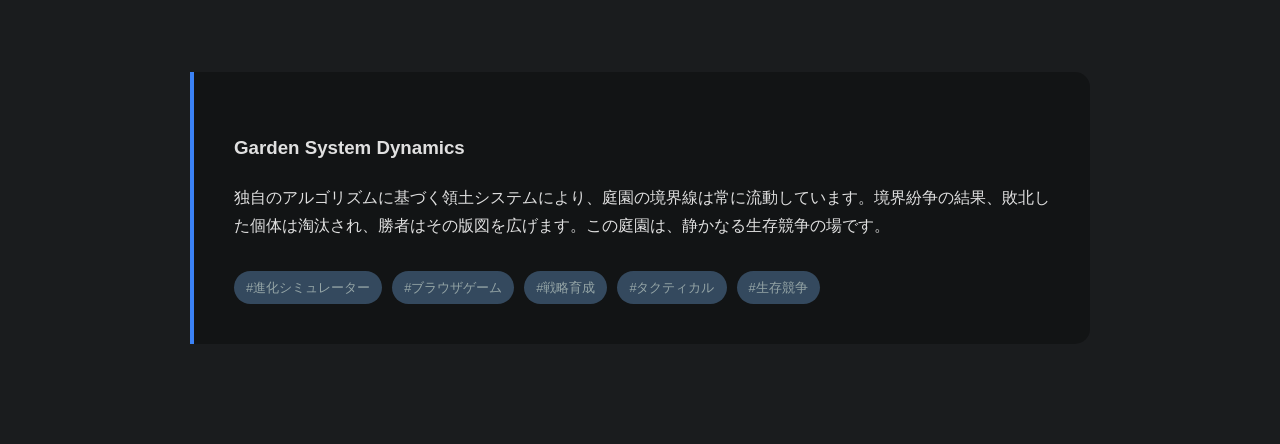
==== commit f4a0b0c8: "サーチコンソール" ====
--- a/index.html
+++ b/index.html
@@ -19,13 +19,7 @@
 
     <script async src="https://pagead2.googlesyndication.com/pagead/js/adsbygoogle.js?client=ca-pub-1400164447922520"
     crossorigin="anonymous"></script>
-
-    <!-- Vercel Web Analytics -->
-    <script>
-      window.va = window.va || function () { (window.vaq = window.vaq || []).push(arguments); };
-    </script>
-    <script defer src="/_vercel/insights/script.js"></script>
-    
+    <meta name="google-site-verification" content="DkCMrOjpxPVzY0T8G34bKQQDsDP9Biu83kk2wfz5hz4" />
      <script type="application/ld+json">
     {
       "@context": "https://schema.org",
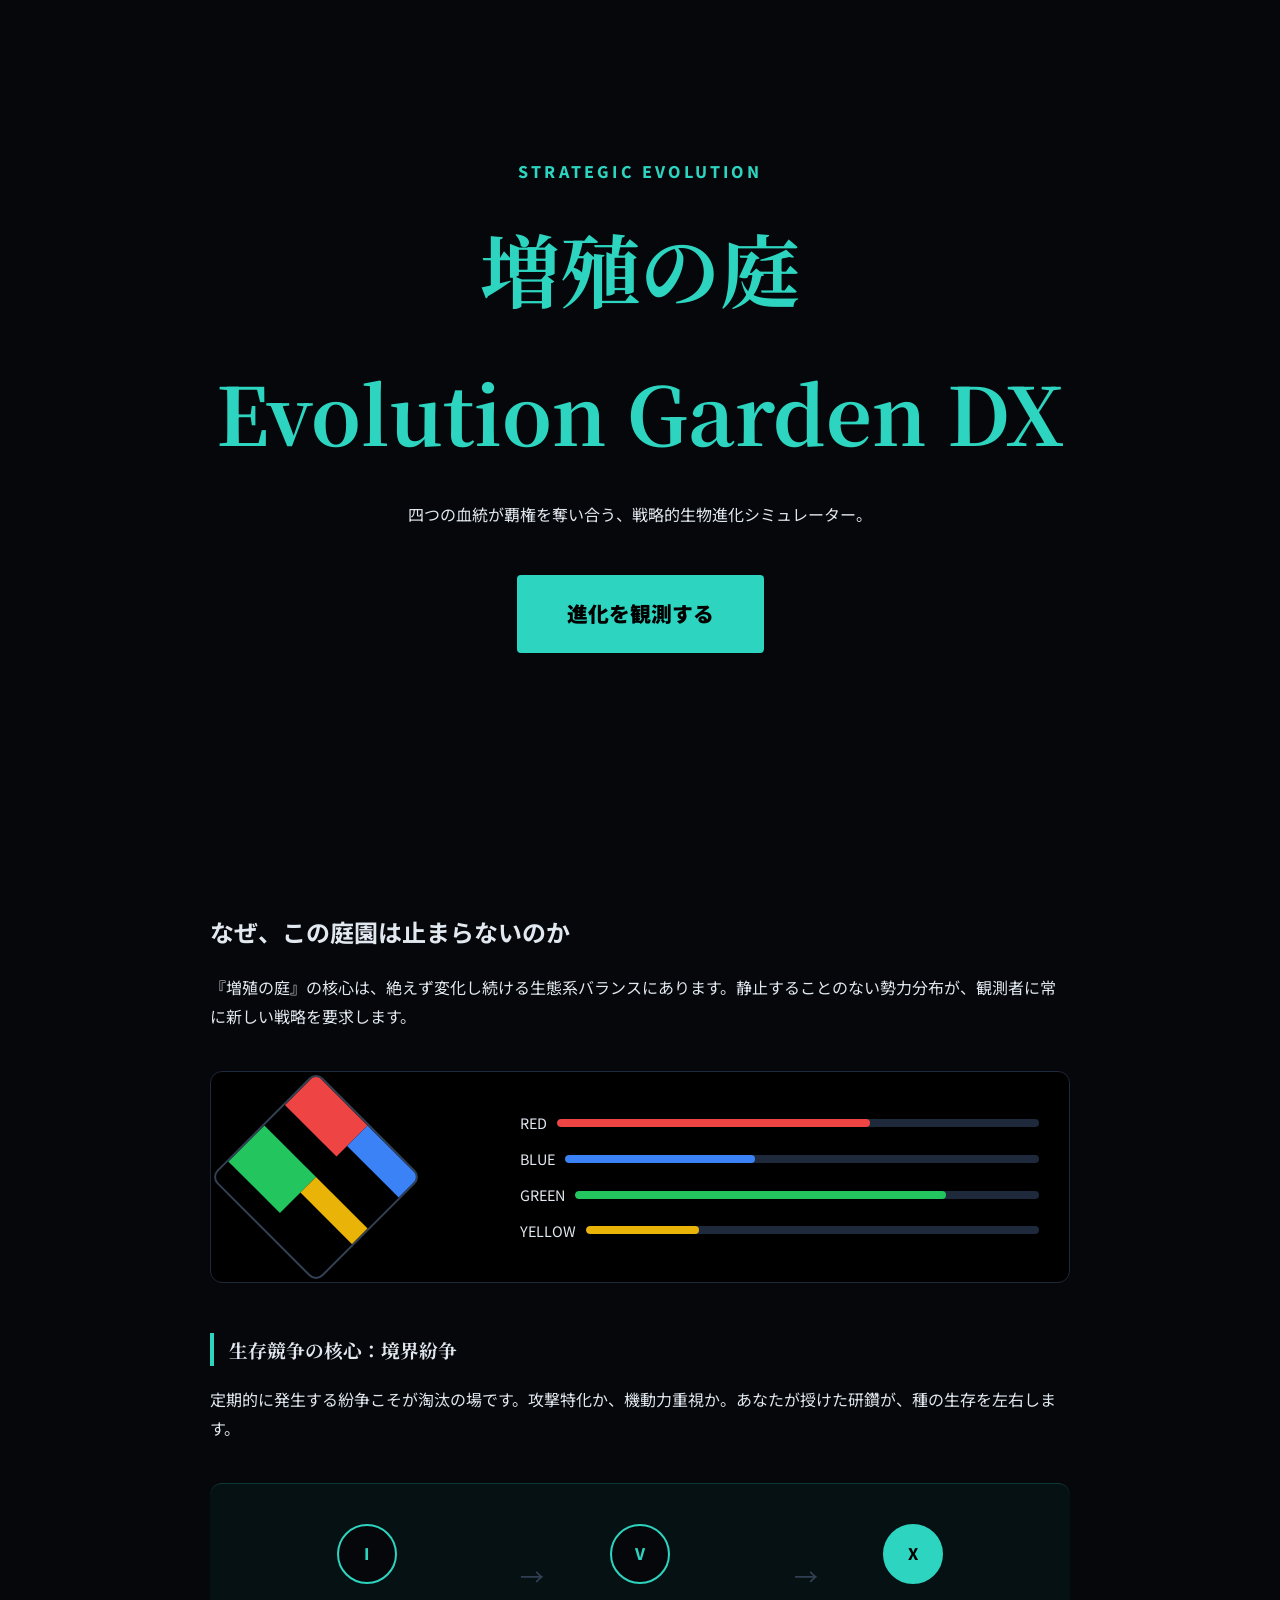
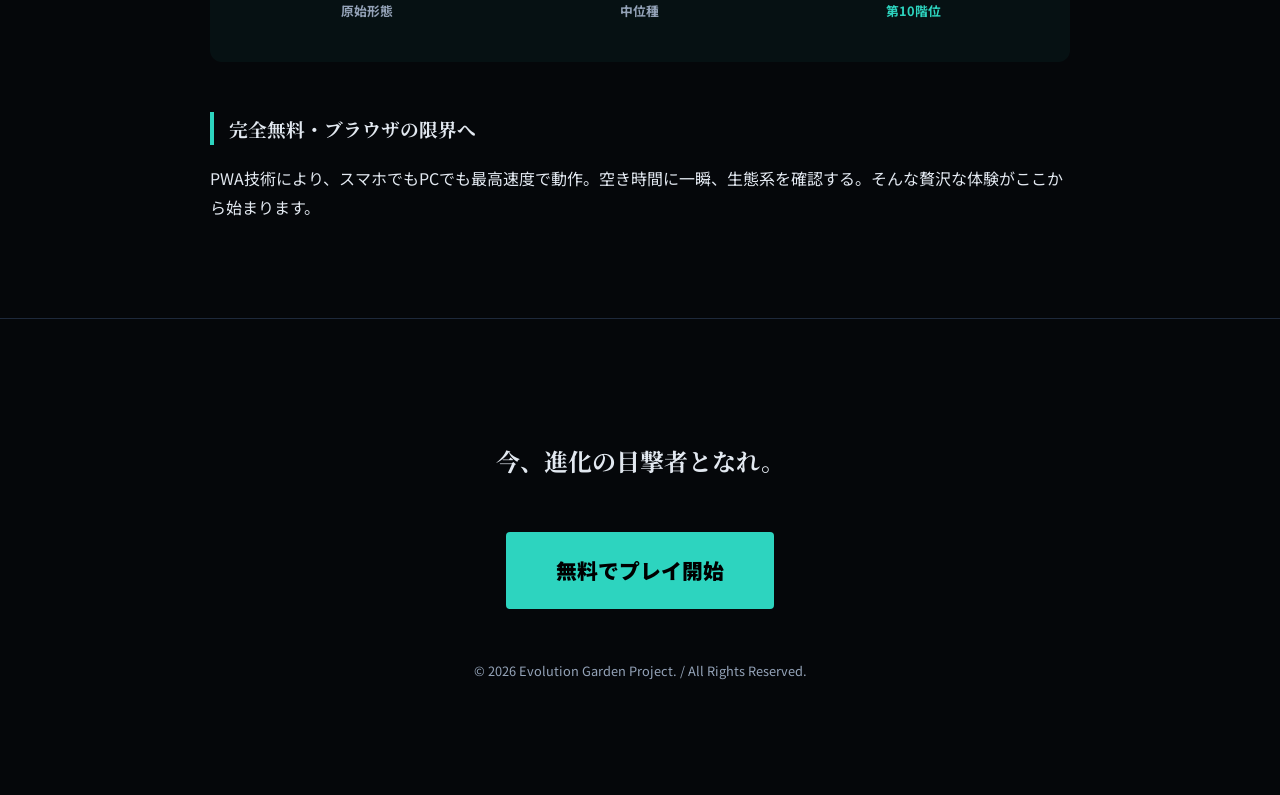
==== commit 3dbe8f08: "あああどせんす" ====
--- a/index.html
+++ b/index.html
@@ -2,298 +2,163 @@
 <html lang="ja">
 <head>
     <meta charset="UTF-8">
-    <meta name="viewport" content="width=device-width, initial-scale=1.0, maximum-scale=1.0, user-scalable=no">
+    <meta name="viewport" content="width=device-width, initial-scale=1.0">
+    <title>増殖の庭 Evolution Garden DX | 究極の戦略的進化シミュレーター</title>
     
-    <title>増殖の庭 Evolution Garden DX | 戦略的生物進化シミュレーション</title>
-    <meta name="description" content="四つの血統が支配権を争う、戦略的生物進化シミュレーター。筋力・演算・機動を研鑽し、過酷な生存競争を勝ち抜き、第10階位の進化を目指せ。">
-    <meta name="keywords" content="増殖の庭,進化シミュレーション,戦略ゲーム,ブラウザゲーム,PWA,放置ゲーム,生物育成">
-    <link rel="manifest" href="manifest.json">
-    <meta name="theme-color" content="#2dd4bf">
+    <meta name="description" content="【無料・登録不要】4つの血統が覇権を争う、戦略的生物進化シミュレーター。独自のアルゴリズムによる生態系紛争。">
+    <link href="https://fonts.googleapis.com/css2?family=Noto+Serif+JP:wght@900&family=Noto+Sans+JP:wght@300;500;800&display=swap" rel="stylesheet">
 
-    <link rel="icon" href="favicon.png" type="image/png">
-    <meta property="og:title" content="増殖の庭 Evolution Garden DX | 戦略的生物進化シミュレーション">
-    <meta property="og:description" content="四つの血統が支配権を争う、戦略的生物進化シミュレーター。筋力・演算・機動を研鑽し、過酷な生存競争を勝ち抜き、第10階位の進化を目指せ。">
-    <meta property="og:image" content="https://calro999.github.io/monster-garden/ogp.jpg">
-    <meta property="og:type" content="website">
-    <meta name="twitter:card" content="summary_large_image">
-
-    <script async src="https://pagead2.googlesyndication.com/pagead/js/adsbygoogle.js?client=ca-pub-1400164447922520"
-    crossorigin="anonymous"></script>
-    <meta name="google-site-verification" content="DkCMrOjpxPVzY0T8G34bKQQDsDP9Biu83kk2wfz5hz4" />
-     <script type="application/ld+json">
-    {
-      "@context": "https://schema.org",
-      "@type": "SoftwareApplication",
-      "name": "増殖の庭 Evolution Garden DX",
-      "operatingSystem": "Web Browser",
-      "applicationCategory": "GameApplication",
-      "offers": { "@type": "Offer", "price": "0", "priceCurrency": "JPY" }
-    }
+    <script type="application/ld+json">
+        {
+        "@context": "https://schema.org",
+        "@type": "SoftwareApplication",
+        "name": "増殖の庭 Evolution Garden DX",
+        "operatingSystem": "Web",
+        "applicationCategory": "GameApplication",
+        "offers": {
+            "@type": "Offer",
+            "price": "0",
+            "priceCurrency": "JPY"
+        },
+        "aggregateRating": {
+            "@type": "AggregateRating",
+            "ratingValue": "4.8",
+            "ratingCount": "124"
+        }
+        }
     </script>
 
-    <link rel="stylesheet" href="style.css">
-    <link rel="stylesheet" href="info.css">
-    <script src="ads-config.js"></script>
+    <style>
+        :root { --accent: #2dd4bf; --bg: #05070a; --card-bg: #0f172a; --text-main: #e2e8f0; --text-sub: #94a3b8; }
+        * { box-sizing: border-box; }
+        body { margin: 0; font-family: 'Noto Sans JP', sans-serif; background: var(--bg); color: var(--text-main); line-height: 1.8; }
 
-    <style>
-        /* 根幹設定 */
-        html, body {
-            height: auto !important;
-            overflow-y: auto !important;
-            overflow-x: hidden !important;
-            display: block !important;
-            margin: 0; padding: 0;
-            background-color: #1a1c1e;
+        /* --- 共通レイアウト --- */
+        section { padding: 80px 20px; max-width: 900px; margin: 0 auto; }
+        .hero { min-height: 90vh; display: flex; flex-direction: column; justify-content: center; align-items: center; text-align: center; }
+        .hero h1 { font-family: 'Noto Serif JP', serif; font-size: clamp(2.5rem, 9vw, 5rem); color: var(--accent); margin: 0; }
+        
+        .btn-play { background: var(--accent); color: #000; padding: 20px 50px; font-size: 1.3rem; font-weight: 900; text-decoration: none; border-radius: 4px; display: inline-block; margin-top: 30px; }
+
+        /* --- 1. 勢力分布ビジュアル (CSS実装) --- */
+        .chart-container {
+            background: #000; border: 1px solid #1e293b; padding: 30px; border-radius: 12px; margin: 40px 0;
+            display: grid; grid-template-columns: 1fr 2fr; gap: 20px; align-items: center;
         }
+        .mini-map {
+            width: 150px; height: 150px; display: grid; grid-template-columns: 1fr 1fr;
+            border-radius: 10px; overflow: hidden; transform: rotate(45deg); border: 2px solid #334155;
+        }
+        .m-z { transition: 2s; animation: pulse 4s infinite; }
+        .m-red { background: #ef4444; height: 60%; }
+        .m-blue { background: #3b82f6; height: 40%; }
+        .m-green { background: #22c55e; height: 70%; }
+        .m-yellow { background: #eab308; height: 30%; }
+        
+        .stats-labels { display: flex; flex-direction: column; gap: 10px; }
+        .label-row { display: flex; align-items: center; gap: 10px; font-size: 0.9rem; }
+        .bar-bg { flex: 1; height: 8px; background: #1e293b; border-radius: 4px; overflow: hidden; }
+        .bar-fill { height: 100%; border-radius: 4px; }
 
-        /* バナー配置の修正（高さを250pxに引き上げ） */
-        .side-ad {
-            position: fixed;
-            top: 100px; /* 前回の300pxから引き上げ */
-            height: 600px;        /* ★2. 高さ：ここを指定すると「長すぎる」のを防げます */
-            display: none;
-            z-index: 9999;
-            overflow: hidden;     /* はみ出し防止 */
+        @keyframes pulse { 0%, 100% { opacity: 0.8; } 50% { opacity: 0.4; } }
+
+        /* --- 2. 進化プロセスビジュアル (CSS実装) --- */
+        .evolution-flow {
+            display: flex; justify-content: space-between; align-items: center;
+            background: rgba(45, 212, 191, 0.05); padding: 40px 20px; border-radius: 12px; margin: 40px 0;
+            border-top: 1px solid rgba(45, 212, 191, 0.2);
         }
+        .evo-step { text-align: center; flex: 1; position: relative; }
+        .evo-circle {
+            width: 60px; height: 60px; border: 2px solid var(--accent); border-radius: 50%;
+            margin: 0 auto 15px; display: flex; align-items: center; justify-content: center;
+            font-weight: 800; color: var(--accent); background: var(--bg);
+        }
+        .evo-step:not(:last-child)::after {
+            content: "→"; position: absolute; top: 30px; right: -15%; color: #334155; font-size: 1.5rem;
+        }
+        .step-name { font-size: 0.8rem; font-weight: bold; color: var(--text-sub); }
 
-        @media (min-width: 1280px) {
-            .side-ad { display: block; }
-            /* 余白の中央に配置する計算式 */
-            #ad-side-left { 
-                left: calc((50% - 600px) / 2 - 80px); 
-            }
-            #ad-side-right { 
-                right: calc((50% - 600px) / 2 - 80px); 
-            }
-        }
+        /* --- 共通テキスト装飾 --- */
+        .depth-section h3 { border-left: 4px solid var(--accent); padding-left: 15px; margin-top: 50px; font-family: 'Noto Serif JP', serif; }
 
-        .game-screen-wrapper {
-            width: 100%;
-            height: 100vh;
-            height: 100dvh;
-            display: flex;
-            flex-direction: column;
-            overflow: hidden;
-            background: #f1f5f9;
-        }
+        footer { text-align: center; padding: 100px 20px; border-top: 1px solid #1e293b; }
+    </style>
 
-        .territory-stats {
-            display: flex;
-            width: 100%;
-            height: 24px;
-            background: #0f172a;
-            font-size: 10px;
-            font-weight: bold;
-            line-height: 24px;
-            color: #fff;
-            overflow: hidden;
-            flex-shrink: 0;
-        }
-        .stat-bar { 
-            height: 100%; 
-            transition: width 1.5s ease; 
-            text-align: center;
-            white-space: nowrap;
-        }
-        .stat-bar.red { background: #ef4444; }
-        .stat-bar.blue { background: #3b82f6; }
-        .stat-bar.green { background: #22c55e; }
-        .stat-bar.yellow { background: #eab308; }
+    <script async src="https://pagead2.googlesyndication.com/pagead/js/adsbygoogle.js?client=ca-pub-6242776978959938"
+     crossorigin="anonymous"></script>
 
-        .game-container {
-            flex: 1;
-            display: flex;
-            flex-direction: column;
-            padding: 5px 10px;
-            min-height: 0;
-            max-width: 900px;
-            margin: 0 auto;
-            width: 100%;
-        }
-
-        .status-header {
-            width: 100% !important;
-            flex-shrink: 0 !important;
-            display: flex !important;
-            justify-content: space-around;
-            padding: 10px 0;
-            margin-bottom: 8px;
-            background: #0f172a;
-            color: #fff;
-            border-radius: 8px;
-        }
-
-        #garden-frame {
-            flex: 1 !important;
-            min-height: 0 !important;
-            margin-bottom: 8px !important;
-            position: relative;
-            background: #334155;
-            border: 8px solid #0f172a;
-            border-radius: 20px;
-            overflow: hidden;
-        }
-
-        .game-intro-section {
-            padding-top: 40px !important;
-            background: #1a1c1e;
-        }
-
-        /* モバイル専用レスポンシブ調整 */
-        @media (max-width: 768px) {
-            .navbar {
-                padding: 0 10px;
-                height: 50px;
-            }
-            .logo {
-                font-size: 14px;
-            }
-            .nav-btn {
-                padding: 6px 8px;
-                font-size: 10px;
-            }
-            .status-header {
-                font-size: 11px;
-                padding: 6px 0;
-            }
-            #act-count, #next-war {
-                font-size: 12px;
-            }
-            .action-bar {
-                display: grid;
-                grid-template-columns: 1fr 1fr;
-                gap: 6px;
-                margin-bottom: 8px;
-            }
-            .action-btn {
-                padding: 10px 5px;
-                font-size: 11px;
-                border-radius: 8px;
-            }
-            #panels {
-                grid-template-columns: 1fr 1fr;
-                height: auto;
-                max-height: 180px;
-                overflow-y: auto;
-                gap: 6px;
-                padding-bottom: 10px;
-            }
-            .panel {
-                padding: 8px;
-                min-height: 80px;
-            }
-            .log-display {
-                font-size: 9px;
-                height: 50px;
-            }
-            #garden-frame {
-                border-width: 5px;
-            }
-        }
-    </style>
+     
 </head>
 <body>
 
-    <div id="ad-side-left" class="side-ad"></div>
-    <div id="ad-side-right" class="side-ad"></div>
+    <header class="hero">
+        <div style="color: var(--accent); letter-spacing: 0.2em; font-weight: 800; margin-bottom: 10px;">STRATEGIC EVOLUTION</div>
+        <h1>増殖の庭<br>Evolution Garden DX</h1>
+        <p>四つの血統が覇権を奪い合う、戦略的生物進化シミュレーター。</p>
+        <a href="game.html" class="btn-play">進化を観測する</a>
+    </header>
 
-    <div class="game-screen-wrapper">
-        <nav class="navbar">
-            <div class="nav-left"><h1 class="logo">Evolution Garden DX</h1></div>
-            <div class="nav-right">
-                <button class="nav-btn" onclick="openDex()">📖 図鑑</button>
-                <button class="nav-btn" onclick="openMissions()">🏆 指標</button>
-                <button class="nav-btn btn-hint" onclick="showHint()">💡 概要</button>
-                <button class="nav-btn btn-reset" onclick="restartGame()">🔄</button>
+    <section class="depth-section">
+        <h2>なぜ、この庭園は止まらないのか</h2>
+        <p>『増殖の庭』の核心は、絶えず変化し続ける生態系バランスにあります。静止することのない勢力分布が、観測者に常に新しい戦略を要求します。</p>
+
+        <div class="chart-container">
+            <div class="mini-map">
+                <div class="m-z m-red"></div>
+                <div class="m-z m-blue"></div>
+                <div class="m-z m-green"></div>
+                <div class="m-z m-yellow"></div>
             </div>
-        </nav>
-
-        <div class="territory-stats">
-            <div id="bar-red" class="stat-bar red" style="width: 25%;">赤: 25%</div>
-            <div id="bar-blue" class="stat-bar blue" style="width: 25%;">青: 25%</div>
-            <div id="bar-green" class="stat-bar green" style="width: 25%;">緑: 25%</div>
-            <div id="bar-yellow" class="stat-bar yellow" style="width: 25%;">黄: 25%</div>
-        </div>
-
-        <main class="game-container">
-            <div class="status-header">
-                <div>行動権: <span id="act-count">5</span> / 5</div>
-                <div>境界紛争まで: <span id="next-war">30</span>s</div>
-            </div>
-
-            <div id="garden-frame">
-                <div id="z-red" class="zone red"></div>
-                <div id="z-blue" class="zone blue"></div>
-                <div id="z-green" class="zone green"></div>
-                <div id="z-yellow" class="zone yellow"></div>
-                <div id="war-overlay" class="war-overlay">境界紛争勃発</div>
-                <div id="monster-layer"></div>
-            </div>
-
-            <div class="action-bar">
-                <button class="action-btn feed" onclick="feed()">🧬 クローン生成</button>
-                <button class="action-btn" onclick="boost('atk')">⚔️ 攻撃研鑽</button>
-                <button class="action-btn" onclick="boost('int')">📘 論理拡張</button>
-                <button class="action-btn" onclick="boost('agi')">⚡ 機動向上</button>
-            </div>
-
-            <div id="panels"></div>
-        </main>
-    </div>
-
-    <section class="game-intro-section">
-        <div class="intro-content">
-            <h2 class="intro-title">静寂なる庭園で、生命の均衡を制御せよ</h2>
-            <p class="intro-lead">『Evolution Garden DX』は、四つの勢力が共生する神秘の庭園を舞台にした、戦略的リアルタイム進化シミュレーターです。</p>
-
-            <div class="feature-grid">
-                <div class="feature-card">
-                    <span class="feature-icon">🧬</span>
-                    <h3>生存と進化の系統</h3>
-                    <p>筋力・論理・機動。三つのステータスを研鑽し、過酷な環境に適応させよ。第10階位への到達は、選ばれた観測者のみに許されます。</p>
+            <div class="stats-labels">
+                <div class="label-row">
+                    <span>RED</span>
+                    <div class="bar-bg"><div class="bar-fill" style="width: 65%; background: #ef4444;"></div></div>
                 </div>
-                <div class="feature-card">
-                    <span class="feature-icon">⚖️</span>
-                    <h3>タクティカル・バランス</h3>
-                    <p>一勢力の突出は、他勢力による「連合」を招く。支配と均衡の狭間で、リソースを最適化する戦略的判断が問われます。</p>
+                <div class="label-row">
+                    <span>BLUE</span>
+                    <div class="bar-bg"><div class="bar-fill" style="width: 40%; background: #3b82f6;"></div></div>
                 </div>
-                <div class="feature-card">
-                    <span class="feature-icon">📡</span>
-                    <h3>リアルタイム環境分析</h3>
-                    <p>支配率30%を超えた時、マナは枯渇し成長は鈍化する。絶えず変化する勢力図を読み解き、適切な介入を行ってください。</p>
+                <div class="label-row">
+                    <span>GREEN</span>
+                    <div class="bar-bg"><div class="bar-fill" style="width: 80%; background: #22c55e;"></div></div>
                 </div>
-            </div>
-
-            <div class="detailed-info">
-                <h3>Garden System Dynamics</h3>
-                <p>独自のアルゴリズムに基づく領土システムにより、庭園の境界線は常に流動しています。境界紛争の結果、敗北した個体は淘汰され、勝者はその版図を広げます。この庭園は、静かなる生存競争の場です。</p>
-                <div class="seo-keywords">
-                    <span>#進化シミュレーター</span> <span>#ブラウザゲーム</span> <span>#戦略育成</span> <span>#タクティカル</span> <span>#生存競争</span>
+                <div class="label-row">
+                    <span>YELLOW</span>
+                    <div class="bar-bg"><div class="bar-fill" style="width: 25%; background: #eab308;"></div></div>
                 </div>
             </div>
         </div>
+
+        <h3>生存競争の核心：境界紛争</h3>
+        <p>定期的に発生する紛争こそが淘汰の場です。攻撃特化か、機動力重視か。あなたが授けた研鑽が、種の生存を左右します。</p>
+
+        <div class="evolution-flow">
+            <div class="evo-step">
+                <div class="evo-circle">I</div>
+                <div class="step-name">原始形態</div>
+            </div>
+            <div class="evo-step">
+                <div class="evo-circle">V</div>
+                <div class="step-name">中位種</div>
+            </div>
+            <div class="evo-step">
+                <div class="evo-circle" style="background: var(--accent); color: #000;">X</div>
+                <div class="step-name" style="color: var(--accent);">第10階位</div>
+            </div>
+        </div>
+
+        <h3>完全無料・ブラウザの限界へ</h3>
+        <p>PWA技術により、スマホでもPCでも最高速度で動作。空き時間に一瞬、生態系を確認する。そんな贅沢な体験がここから始まります。</p>
     </section>
 
-    <div id="dex-modal" class="modal" onclick="closeDex()">
-        <div class="modal-content" onclick="event.stopPropagation()">
-            <span class="close-btn" onclick="closeDex()">&times;</span>
-            <h2 class="modal-title">生命進化系統図</h2>
-            <div class="table-wrapper"><table class="dex-table"><tbody id="dex-body"></tbody></table></div>
-        </div>
-    </div>
+    <footer>
+        <h2 style="font-family: 'Noto Serif JP', serif;">今、進化の目撃者となれ。</h2>
+        <a href="game.html" class="btn-play">無料でプレイ開始</a>
+        <p style="color: var(--text-sub); font-size: 0.8rem; margin-top: 50px;">
+            &copy; 2026 Evolution Garden Project. / All Rights Reserved.
+        </p>
+    </footer>
 
-    <div id="missions-modal" class="modal" onclick="closeMissions()">
-        <div class="modal-content" onclick="event.stopPropagation()">
-            <span class="close-btn" onclick="closeMissions()">&times;</span>
-            <h2 class="modal-title">現行の観測指標</h2>
-            <ul id="missions-list"></ul>
-        </div>
-    </div>
-
-    <script src="script.js"></script>
-<script src="script.js"></script>
-
-    <script defer src="/_vercel/insights/script.js"></script>
 </body>
-
 </html>
